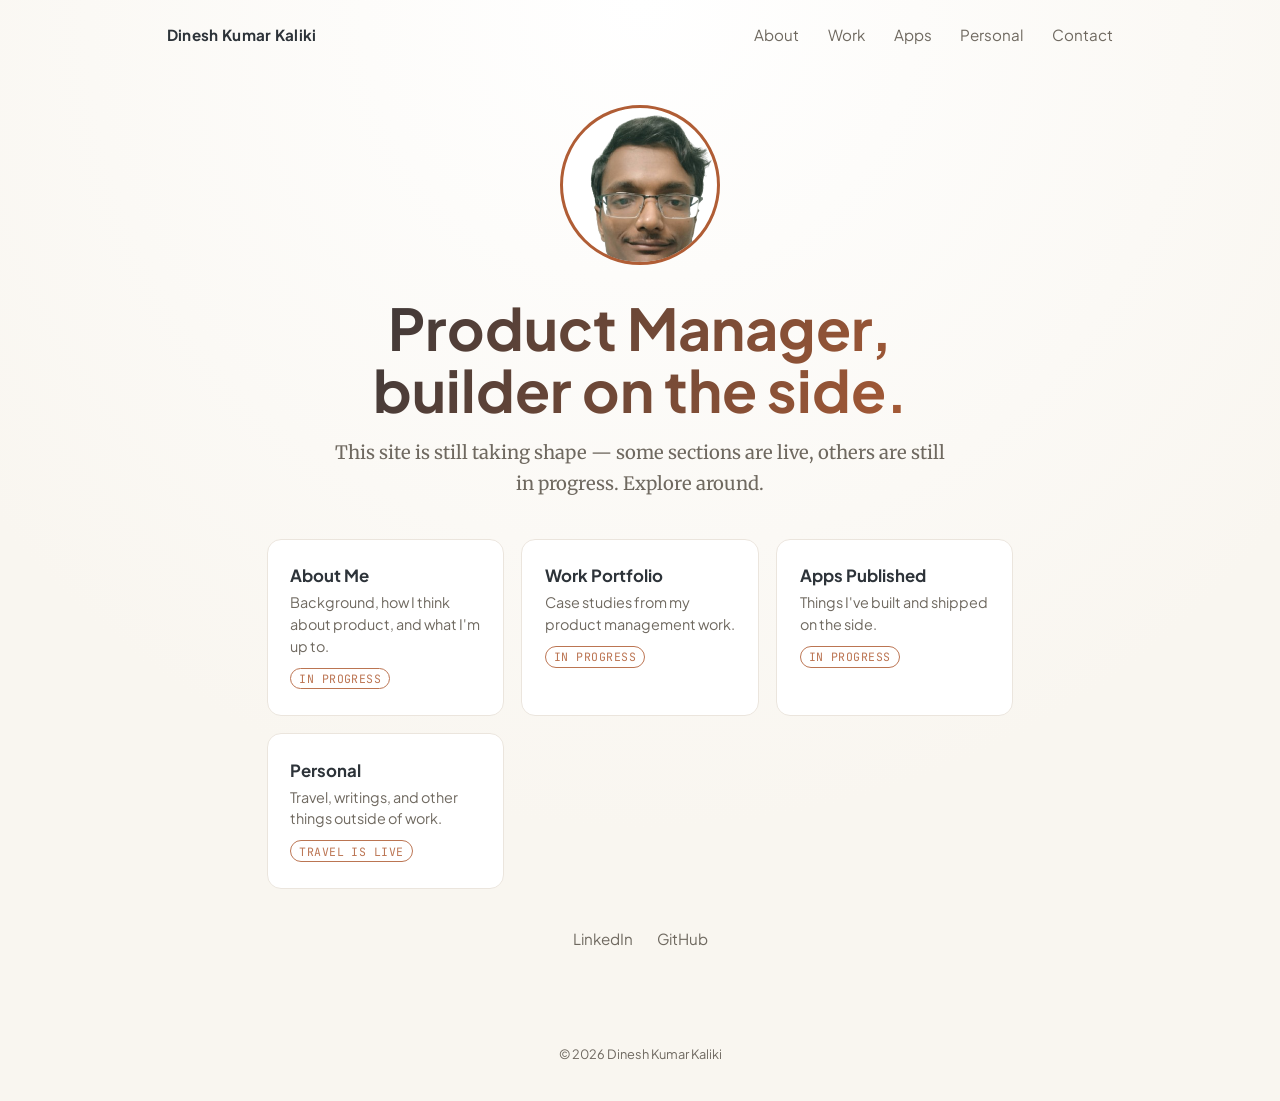
==== index.html @ 7dc752a4 "Add profile photo to Home, About, and Contact pages" ====
<!DOCTYPE html>
<html lang="en">
<head>
<meta charset="UTF-8">
<meta name="viewport" content="width=device-width, initial-scale=1.0">
<title>Dinesh Kumar Kaliki</title>
<meta name="description" content="Portfolio of Dinesh Kumar Kaliki — Product Manager.">
<link rel="icon" href="favicon.ico" sizes="any">
<link rel="icon" type="image/png" sizes="32x32" href="favicon-32x32.png">
<link rel="icon" type="image/png" sizes="16x16" href="favicon-16x16.png">
<link rel="apple-touch-icon" href="apple-touch-icon.png">
<link rel="stylesheet" href="css/style.css">
</head>
<body>
  <nav class="nav">
    <a class="brand" href="index.html">Dinesh Kumar Kaliki</a>
    <ul>
      <li><a href="about.html">About</a></li>
      <li><a href="work.html">Work</a></li>
      <li><a href="apps.html">Apps</a></li>
      <li><a href="personal.html">Personal</a></li>
      <li><a href="contact.html">Contact</a></li>
    </ul>
  </nav>

  <main>
    <img class="avatar avatar-lg" style="margin-bottom:1em;opacity:0;animation:fadeUp 0.7s ease-out forwards;" src="images/dinesh-avatar.png" alt="Dinesh Kumar Kaliki">
    <h1>Product Manager,<br>builder on the side.</h1>
    <p class="tagline">
      This site is still taking shape — some sections are live, others are still
      in progress. Explore around.
    </p>

    <div class="grid">
      <a class="card" href="about.html">
        <h3>About Me</h3>
        <p>Background, how I think about product, and what I'm up to.</p>
        <span class="badge">In progress</span>
      </a>
      <a class="card" href="work.html">
        <h3>Work Portfolio</h3>
        <p>Case studies from my product management work.</p>
        <span class="badge">In progress</span>
      </a>
      <a class="card" href="apps.html">
        <h3>Apps Published</h3>
        <p>Things I've built and shipped on the side.</p>
        <span class="badge">In progress</span>
      </a>
      <a class="card" href="personal.html">
        <h3>Personal</h3>
        <p>Travel, writings, and other things outside of work.</p>
        <span class="badge">Travel is live</span>
      </a>
    </div>

    <div class="links">
      <a href="https://www.linkedin.com/in/dinesh-kumar-kaliki" target="_blank" rel="noopener">LinkedIn</a>
      <a href="https://github.com/diniiidinesh" target="_blank" rel="noopener">GitHub</a>
    </div>
  </main>

  <footer>&copy; 2026 Dinesh Kumar Kaliki</footer>
</body>
</html>
---- css/style.css ----
@font-face {
  font-family: "Plus Jakarta Sans";
  font-style: normal;
  font-weight: 400 700;
  font-display: swap;
  src: url("../fonts/jakarta-sans.woff2") format("woff2");
}
@font-face {
  font-family: "Merriweather";
  font-style: normal;
  font-weight: 400;
  font-display: swap;
  src: url("../fonts/merriweather.woff2") format("woff2");
}
@font-face {
  font-family: "JetBrains Mono";
  font-style: normal;
  font-weight: 400;
  font-display: swap;
  src: url("../fonts/jetbrains-mono.woff2") format("woff2");
}

:root {
  color-scheme: light dark;
  /* Dark mode (default) — "Warm Dark" palette */
  --bg: #1c1917;
  --bg-2: #292524;
  --fg: #f5f2eb;
  --muted: #aba6a0;
  --accent: #c87a57;
  --accent-hover: #d99073;
  --card: #292524;
  --border: #403c39;
}
@media (prefers-color-scheme: light) {
  :root {
    --bg: #f9f6f0;
    --bg-2: #ffffff;
    --fg: #2d3339;
    --muted: #6f6960;
    --accent: #b05d35;
    --accent-hover: #964f2d;
    --card: #ffffff;
    --border: #ebe5dd;
  }
}
* { box-sizing: border-box; }
html { scroll-behavior: smooth; }
body {
  margin: 0;
  background: radial-gradient(circle at 50% 0%, var(--bg-2), var(--bg) 65%);
  color: var(--fg);
  font-family: "Plus Jakarta Sans", -apple-system, BlinkMacSystemFont, "Segoe UI", Roboto, Helvetica, Arial, sans-serif;
  min-height: 100vh;
  opacity: 0;
  animation: pageIn 0.5s ease-out forwards;
}
@keyframes pageIn {
  from { opacity: 0; transform: translateY(6px); }
  to { opacity: 1; transform: translateY(0); }
}

/* Nav */
.nav {
  display: flex;
  align-items: center;
  justify-content: space-between;
  padding: 1.5em 6vw;
  max-width: 1100px;
  margin: 0 auto;
}
.nav .brand {
  font-weight: 700;
  text-decoration: none;
  color: var(--fg);
  letter-spacing: 0.02em;
}
.nav ul {
  list-style: none;
  display: flex;
  gap: 1.8em;
  margin: 0;
  padding: 0;
}
.nav a {
  color: var(--muted);
  text-decoration: none;
  font-size: 0.95rem;
  position: relative;
  transition: color 0.2s ease;
}
.nav a::after {
  content: "";
  position: absolute;
  left: 0; bottom: -4px;
  width: 0%;
  height: 1px;
  background: var(--accent-hover);
  transition: width 0.25s ease;
}
.nav a:hover { color: var(--fg); }
.nav a:hover::after { width: 100%; }
.nav a.active { color: var(--fg); }
.nav a.active::after { width: 100%; }

@media (max-width: 640px) {
  .nav {
    flex-direction: column;
    align-items: flex-start;
    gap: 0.9em;
    padding: 1.2em 6vw;
  }
  .nav .brand {
    font-size: 0.95rem;
  }
  .nav ul {
    flex-wrap: wrap;
    row-gap: 0.7em;
    column-gap: 1.2em;
    width: 100%;
  }
}

/* Hero / content shell */
main {
  max-width: 900px;
  margin: 0 auto;
  padding: 4vh 6vw 8vh;
  text-align: center;
}
main.wide { max-width: 1100px; text-align: left; }

h1 {
  font-size: clamp(2rem, 6vw, 3.6rem);
  font-weight: 700;
  margin: 0.2em 0 0.3em;
  line-height: 1.08;
  background: linear-gradient(120deg, var(--fg), var(--accent), var(--fg));
  background-size: 200% auto;
  -webkit-background-clip: text;
  background-clip: text;
  color: transparent;
  animation: shine 6s linear infinite, fadeUp 0.7s ease-out 0.1s backwards;
}
p.tagline, p.lead {
  font-family: "Merriweather", Georgia, serif;
  color: var(--muted);
  font-size: clamp(0.95rem, 2vw, 1.15rem);
  line-height: 1.65;
  max-width: 34em;
  margin: 0 auto 1em;
  opacity: 0;
  animation: fadeUp 0.7s ease-out 0.3s forwards;
}
main.wide p.lead { margin: 0 0 1em; }

@keyframes fadeUp {
  from { opacity: 0; transform: translateY(14px); }
  to { opacity: 1; transform: translateY(0); }
}
@keyframes shine { to { background-position: 200% center; } }

/* Section cards grid (home + personal) */
.grid {
  display: grid;
  grid-template-columns: repeat(auto-fit, minmax(220px, 1fr));
  gap: 1.1em;
  margin-top: 2.5em;
  opacity: 0;
  animation: fadeUp 0.7s ease-out 0.5s forwards;
}
.card {
  background: var(--card);
  border: 1px solid var(--border);
  border-radius: 14px;
  padding: 1.6em 1.4em;
  text-decoration: none;
  color: var(--fg);
  text-align: left;
  transition: transform 0.25s ease, border-color 0.25s ease, box-shadow 0.25s ease;
}
.card:hover {
  transform: translateY(-4px);
  border-color: var(--accent);
  box-shadow: 0 10px 30px -12px color-mix(in srgb, var(--accent) 35%, transparent);
}
.card h3 {
  margin: 0 0 0.35em;
  font-size: 1.05rem;
}
.card p {
  margin: 0;
  color: var(--muted);
  font-size: 0.9rem;
  line-height: 1.5;
}
.card .badge {
  display: inline-block;
  margin-top: 0.9em;
  font-family: "JetBrains Mono", ui-monospace, monospace;
  font-size: 0.72rem;
  letter-spacing: 0.04em;
  text-transform: uppercase;
  color: var(--accent);
  border: 1px solid var(--accent);
  border-radius: 999px;
  padding: 0.2em 0.7em;
  opacity: 0.85;
}

/* WIP badge on interior pages */
.wip-tag {
  display: inline-block;
  font-family: "JetBrains Mono", ui-monospace, monospace;
  font-size: 0.75rem;
  letter-spacing: 0.06em;
  text-transform: uppercase;
  color: var(--accent);
  border: 1px solid var(--accent);
  border-radius: 999px;
  padding: 0.25em 0.9em;
  margin-bottom: 1.2em;
  opacity: 0;
  animation: fadeUp 0.6s ease-out forwards;
}

/* Dots loader accent */
.dots span {
  display: inline-block;
  width: 6px; height: 6px;
  margin: 0 3px;
  border-radius: 50%;
  background: var(--accent);
  animation: bounce 1.4s infinite ease-in-out both;
}
.dots span:nth-child(1) { animation-delay: -0.32s; }
.dots span:nth-child(2) { animation-delay: -0.16s; }
@keyframes bounce {
  0%, 80%, 100% { transform: scale(0); }
  40% { transform: scale(1); }
}

/* Links row (socials, footer) */
.links {
  margin-top: 2.5em;
  display: flex;
  gap: 1.5em;
  justify-content: center;
  flex-wrap: wrap;
  opacity: 0;
  animation: fadeUp 0.7s ease-out 0.8s forwards;
}
main.wide .links { justify-content: flex-start; }
.links a {
  color: var(--muted);
  text-decoration: none;
  font-size: 0.95rem;
  border-bottom: 1px solid transparent;
  transition: color 0.2s ease, border-color 0.2s ease;
}
.links a:hover { color: var(--fg); border-color: var(--accent-hover); }

footer {
  text-align: center;
  color: var(--muted);
  font-size: 0.8rem;
  padding: 2em 6vw 3em;
}

/* Case study cards on Work index */
.case-card {
  background: var(--card);
  border: 1px solid var(--border);
  border-radius: 14px;
  padding: 1.8em 1.7em;
  text-decoration: none;
  color: var(--fg);
  text-align: left;
  display: block;
  transition: transform 0.25s ease, border-color 0.25s ease, box-shadow 0.25s ease;
}
.case-card:hover {
  transform: translateY(-4px);
  border-color: var(--accent);
  box-shadow: 0 10px 30px -12px color-mix(in srgb, var(--accent) 35%, transparent);
}
.case-card .case-company {
  font-family: "JetBrains Mono", ui-monospace, monospace;
  font-size: 0.72rem;
  letter-spacing: 0.06em;
  text-transform: uppercase;
  color: var(--accent);
}
.case-card h3 {
  margin: 0.4em 0 0.5em;
  font-size: 1.3rem;
}
.case-card p {
  margin: 0 0 1em;
  color: var(--muted);
  font-size: 0.95rem;
  line-height: 1.55;
}
.case-trio {
  display: grid;
  grid-template-columns: repeat(3, 1fr);
  gap: 1em;
  border-top: 1px solid var(--border);
  padding-top: 1em;
}
.case-trio div span {
  display: block;
  font-family: "JetBrains Mono", ui-monospace, monospace;
  font-size: 0.65rem;
  letter-spacing: 0.06em;
  text-transform: uppercase;
  color: var(--accent);
  margin-bottom: 0.3em;
}
.case-trio div p {
  margin: 0;
  font-size: 0.82rem;
  line-height: 1.4;
  color: var(--fg);
}
@media (max-width: 640px) {
  .case-trio { grid-template-columns: 1fr; }
}

/* Case study detail page */
.case-meta {
  display: flex;
  flex-wrap: wrap;
  gap: 0.5em 1.5em;
  font-family: "JetBrains Mono", ui-monospace, monospace;
  font-size: 0.78rem;
  color: var(--muted);
  border-top: 1px solid var(--border);
  border-bottom: 1px solid var(--border);
  padding: 1em 0;
  margin: 1.5em 0 2.5em;
}
.case-meta strong { color: var(--fg); font-weight: 600; }

.case-body {
  text-align: left;
  max-width: 720px;
  margin: 0 auto;
}
.case-body h2 {
  font-family: "Plus Jakarta Sans", sans-serif;
  font-size: 1.4rem;
  margin: 2.2em 0 0.7em;
  color: var(--fg);
}
.case-body h2:first-child { margin-top: 0; }
.case-body p {
  font-family: "Merriweather", Georgia, serif;
  font-size: 1.02rem;
  line-height: 1.75;
  color: var(--fg);
  margin: 0 0 1.1em;
}
.case-body ul {
  font-family: "Merriweather", Georgia, serif;
  font-size: 0.98rem;
  line-height: 1.7;
  color: var(--fg);
  padding-left: 1.3em;
  margin: 0 0 1.1em;
}
.case-body li { margin-bottom: 0.5em; }
.case-metric {
  display: inline-block;
  font-family: "JetBrains Mono", ui-monospace, monospace;
  font-size: 0.7rem;
  letter-spacing: 0.04em;
  text-transform: uppercase;
  color: var(--accent);
  border: 1px solid var(--accent);
  border-radius: 999px;
  padding: 0.15em 0.6em;
  margin-left: 0.4em;
  vertical-align: middle;
}

.case-nav {
  display: flex;
  justify-content: space-between;
  gap: 1em;
  max-width: 720px;
  margin: 3em auto 0;
  padding-top: 1.5em;
  border-top: 1px solid var(--border);
}
.case-nav a {
  font-family: "JetBrains Mono", ui-monospace, monospace;
  font-size: 0.78rem;
  letter-spacing: 0.04em;
  text-transform: uppercase;
  color: var(--muted);
  text-decoration: none;
}
.case-nav a:hover { color: var(--accent); }

/* Timeline (About page) */
.timeline {
  max-width: 720px;
  margin: 2.5em auto 0;
  text-align: left;
  border-left: 2px solid var(--border);
  padding-left: 1.8em;
}
.timeline-item {
  position: relative;
  padding-bottom: 2em;
}
.timeline-item:last-child { padding-bottom: 0; }
.timeline-item::before {
  content: "";
  position: absolute;
  left: -2.31em;
  top: 0.35em;
  width: 10px;
  height: 10px;
  border-radius: 50%;
  background: var(--accent);
  border: 2px solid var(--bg);
}
.timeline-date {
  display: block;
  font-family: "JetBrains Mono", ui-monospace, monospace;
  font-size: 0.72rem;
  letter-spacing: 0.06em;
  text-transform: uppercase;
  color: var(--accent);
  margin-bottom: 0.3em;
}
.timeline-item h3 {
  font-family: "Plus Jakarta Sans", sans-serif;
  font-size: 1.05rem;
  margin: 0 0 0.3em;
  color: var(--fg);
}
.timeline-item p {
  font-family: "Merriweather", Georgia, serif;
  font-size: 0.92rem;
  line-height: 1.65;
  color: var(--muted);
  margin: 0;
}
.timeline-item p a,
.tagline a {
  color: var(--accent);
  text-decoration: underline;
  text-decoration-color: color-mix(in srgb, var(--accent) 40%, transparent);
  text-underline-offset: 0.15em;
}
.timeline-item p a:hover,
.tagline a:hover { color: var(--accent-hover); }

/* Collapsible section (details/summary) */
.case-body details {
  border: 1px solid var(--border);
  border-radius: 10px;
  padding: 0.9em 1.2em;
  margin: 2em 0;
}
.case-body details summary {
  font-family: "Plus Jakarta Sans", sans-serif;
  font-size: 0.95rem;
  font-weight: 600;
  color: var(--fg);
  cursor: pointer;
  list-style: none;
}
.case-body details summary::-webkit-details-marker { display: none; }
.case-body details summary::before {
  content: "+";
  display: inline-block;
  width: 1.2em;
  color: var(--accent);
  font-family: "JetBrains Mono", monospace;
}
.case-body details[open] summary::before { content: "\2212"; }
.case-body details[open] summary { margin-bottom: 0.8em; }
.case-body details h4 {
  font-family: "Plus Jakarta Sans", sans-serif;
  font-size: 1rem;
  margin: 1.2em 0 0.4em;
  color: var(--fg);
}
.case-body details h4:first-of-type { margin-top: 0; }
.case-body details p { font-size: 0.95rem; }

/* Expandable detail inside a timeline entry */
.timeline-item details {
  margin-top: 0.6em;
}
.timeline-item details summary {
  font-family: "JetBrains Mono", ui-monospace, monospace;
  font-size: 0.72rem;
  letter-spacing: 0.04em;
  text-transform: uppercase;
  color: var(--accent);
  cursor: pointer;
  list-style: none;
}
.timeline-item details summary::-webkit-details-marker { display: none; }
.timeline-item details summary::before {
  content: "+ ";
}
.timeline-item details[open] summary::before {
  content: "\2212 ";
}
.timeline-item details p {
  font-family: "Merriweather", Georgia, serif;
  font-size: 0.88rem;
  line-height: 1.6;
  color: var(--muted);
  margin: 0.5em 0 0;
}
.timeline-item details ul {
  margin: 0.5em 0 0;
  padding-left: 1.2em;
}
.timeline-item details li {
  font-family: "Merriweather", Georgia, serif;
  font-size: 0.88rem;
  line-height: 1.6;
  color: var(--muted);
  margin-bottom: 0.4em;
}

/* Section intro on About */
.section-intro {
  max-width: 720px;
  margin: 3.5em auto 0;
  text-align: left;
}
.section-intro h2 {
  font-family: "Plus Jakarta Sans", sans-serif;
  font-size: 1.4rem;
  margin: 0 0 0.3em;
  color: var(--fg);
}
.section-intro p {
  font-family: "Merriweather", Georgia, serif;
  color: var(--muted);
  font-size: 0.95rem;
  line-height: 1.6;
  margin: 0;
}

/* Avatar photo */
.avatar {
  border-radius: 50%;
  border: 3px solid var(--accent);
  background: var(--card);
  object-fit: cover;
  flex-shrink: 0;
}
.avatar-lg { width: 160px; height: 160px; }
.avatar-sm { width: 64px; height: 64px; border-width: 2px; }

.intro-row {
  display: flex;
  align-items: center;
  gap: 2em;
  flex-wrap: wrap;
  opacity: 0;
  animation: fadeUp 0.7s ease-out 0.1s forwards;
}
.intro-row .lead { margin: 0; text-align: left; }
@media (max-width: 640px) {
  .intro-row { flex-direction: column; text-align: center; }
  .intro-row .lead { text-align: center; }
}
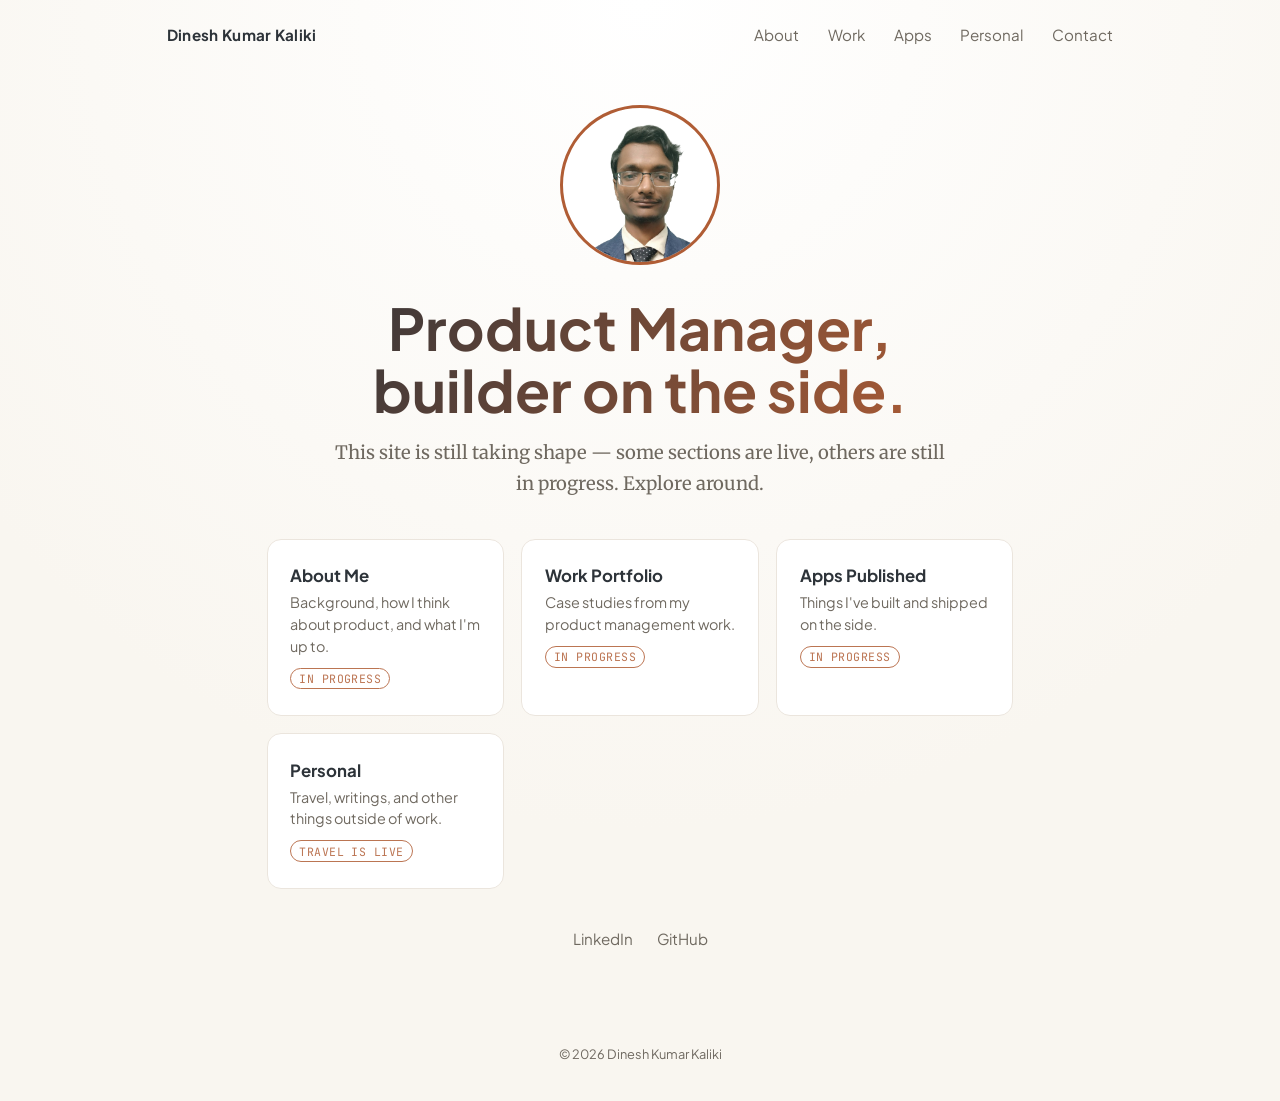
==== commit 7194b648: "Fix avatar crop: use full original photo instead of off-center manual crop" ====
--- a/index.html
+++ b/index.html
@@ -24,7 +24,7 @@
   </nav>
 
   <main>
-    <img class="avatar avatar-lg" style="margin-bottom:1em;opacity:0;animation:fadeUp 0.7s ease-out forwards;" src="images/dinesh-avatar.png" alt="Dinesh Kumar Kaliki">
+    <img class="avatar avatar-lg" style="margin-bottom:1em;opacity:0;animation:fadeUp 0.7s ease-out forwards;" src="images/dinesh-profile.png" alt="Dinesh Kumar Kaliki">
     <h1>Product Manager,<br>builder on the side.</h1>
     <p class="tagline">
       This site is still taking shape — some sections are live, others are still
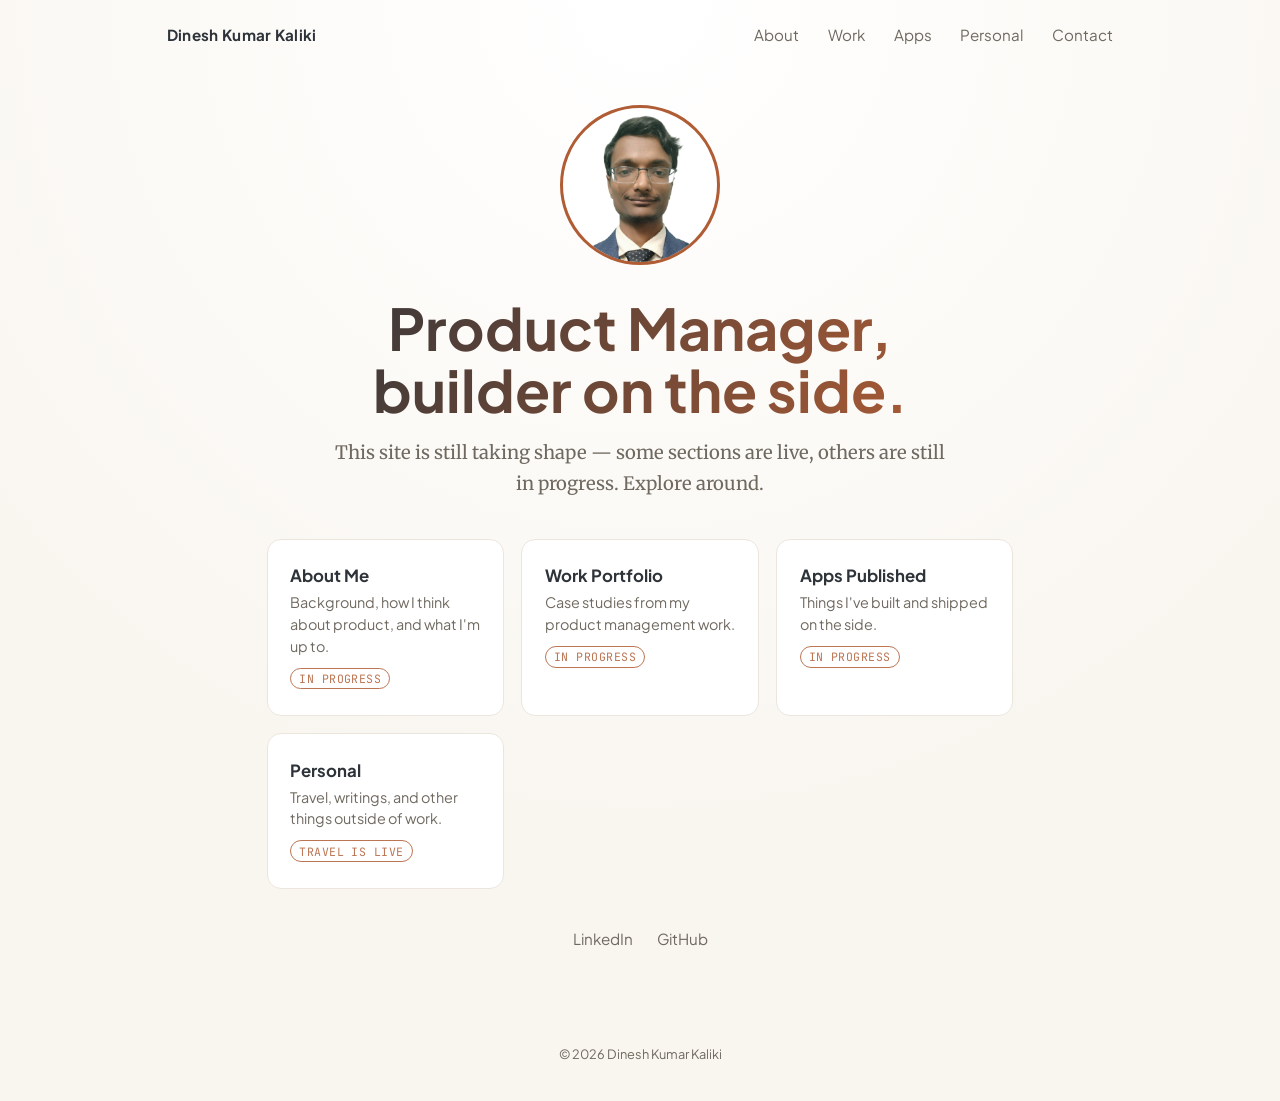
==== commit 136baca4: "Use new photo, symmetric center-crop to square, across Home/About/Contact" ====
--- a/index.html
+++ b/index.html
@@ -24,7 +24,7 @@
   </nav>
 
   <main>
-    <img class="avatar avatar-lg" style="margin-bottom:1em;opacity:0;animation:fadeUp 0.7s ease-out forwards;" src="images/dinesh-profile.png" alt="Dinesh Kumar Kaliki">
+    <img class="avatar avatar-lg" style="margin-bottom:1em;opacity:0;animation:fadeUp 0.7s ease-out forwards;" src="images/dinesh-profile-2.png" alt="Dinesh Kumar Kaliki">
     <h1>Product Manager,<br>builder on the side.</h1>
     <p class="tagline">
       This site is still taking shape — some sections are live, others are still
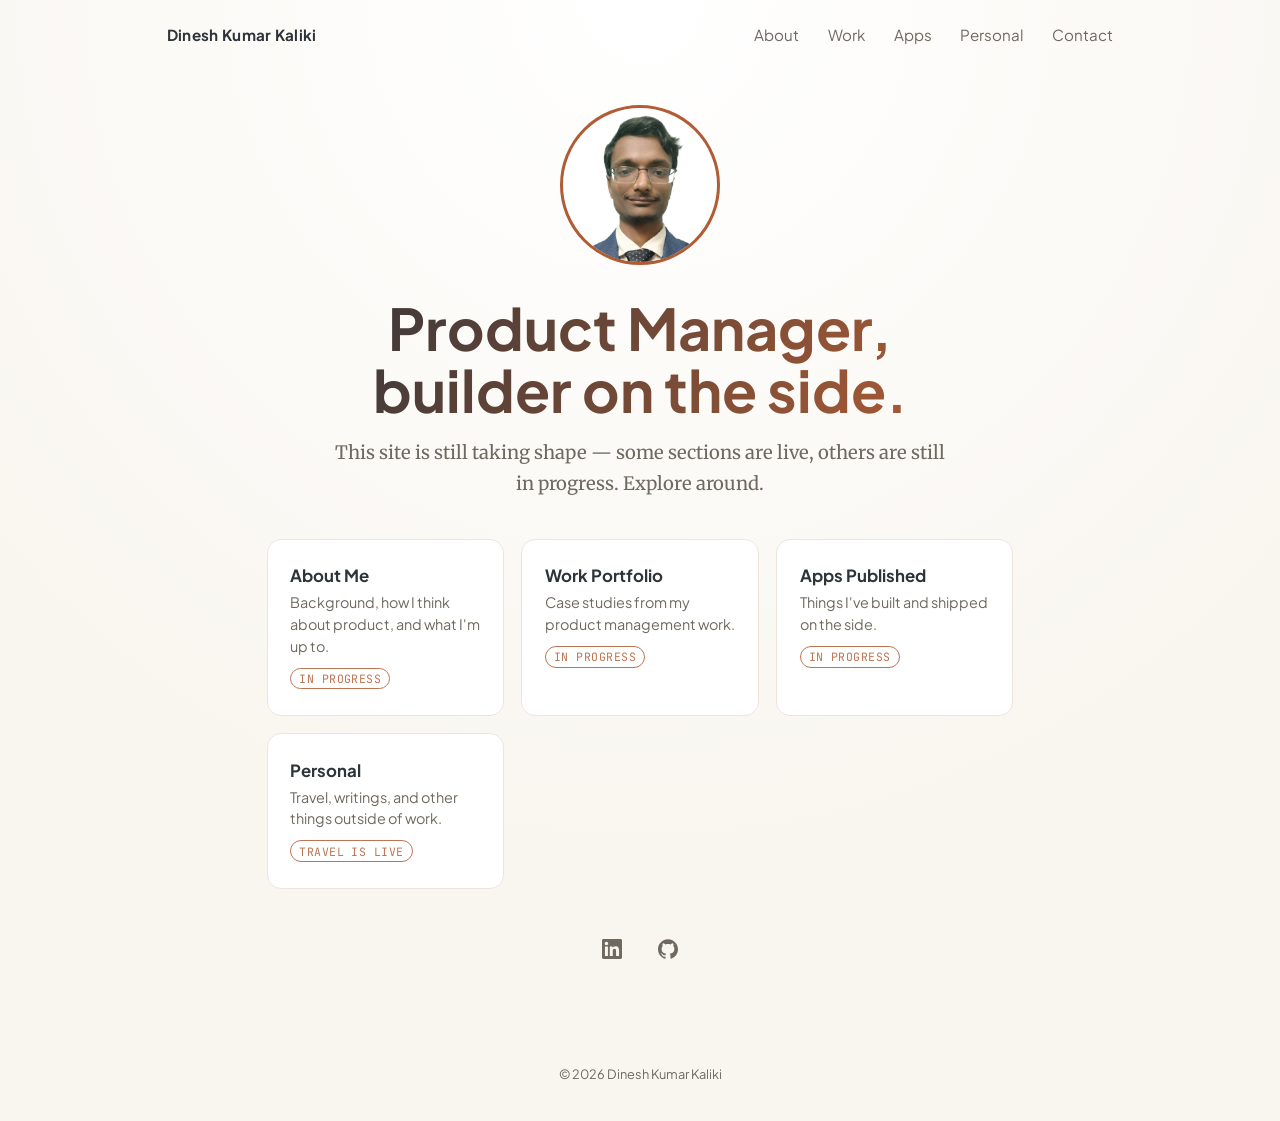
==== commit bfcfb8c9: "Replace text links with inline SVG icons for Email/LinkedIn/GitHub/Instagram/X Self-hosted inline SV" ====
--- a/index.html
+++ b/index.html
@@ -4,11 +4,23 @@
 <meta charset="UTF-8">
 <meta name="viewport" content="width=device-width, initial-scale=1.0">
 <title>Dinesh Kumar Kaliki</title>
-<meta name="description" content="Portfolio of Dinesh Kumar Kaliki — Product Manager.">
+<meta name="description" content="Portfolio of Dinesh Kumar Kaliki — Product Manager, builder on the side.">
 <link rel="icon" href="favicon.ico" sizes="any">
 <link rel="icon" type="image/png" sizes="32x32" href="favicon-32x32.png">
 <link rel="icon" type="image/png" sizes="16x16" href="favicon-16x16.png">
 <link rel="apple-touch-icon" href="apple-touch-icon.png">
+<meta property="og:type" content="website">
+<meta property="og:site_name" content="Dinesh Kumar Kaliki">
+<meta property="og:title" content="Dinesh Kumar Kaliki">
+<meta property="og:description" content="Product Manager and builder — portfolio, case studies, and side projects.">
+<meta property="og:url" content="https://dineshkaliki.com/">
+<meta property="og:image" content="https://dineshkaliki.com/images/og-image.png">
+<meta property="og:image:width" content="1200">
+<meta property="og:image:height" content="630">
+<meta name="twitter:card" content="summary_large_image">
+<meta name="twitter:title" content="Dinesh Kumar Kaliki">
+<meta name="twitter:description" content="Product Manager and builder — portfolio, case studies, and side projects.">
+<meta name="twitter:image" content="https://dineshkaliki.com/images/og-image.png">
 <link rel="stylesheet" href="css/style.css">
 </head>
 <body>
@@ -55,8 +67,8 @@
     </div>
 
     <div class="links">
-      <a href="https://www.linkedin.com/in/dinesh-kumar-kaliki" target="_blank" rel="noopener">LinkedIn</a>
-      <a href="https://github.com/diniiidinesh" target="_blank" rel="noopener">GitHub</a>
+      <a href="https://www.linkedin.com/in/dinesh-kumar-kaliki" target="_blank" rel="noopener" title="linkedin.com/in/dinesh-kumar-kaliki" aria-label="LinkedIn"><svg viewBox="0 0 24 24" xmlns="http://www.w3.org/2000/svg"><path d="M20.447 20.452h-3.554v-5.569c0-1.328-.027-3.037-1.852-3.037-1.853 0-2.136 1.445-2.136 2.939v5.667H9.351V9h3.414v1.561h.046c.477-.9 1.637-1.85 3.37-1.85 3.601 0 4.267 2.37 4.267 5.455v6.286zM5.337 7.433c-1.144 0-2.063-.926-2.063-2.065 0-1.138.92-2.063 2.063-2.063 1.14 0 2.064.925 2.064 2.063 0 1.139-.925 2.065-2.064 2.065zm1.782 13.019H3.555V9h3.564v11.452zM22.225 0H1.771C.792 0 0 .774 0 1.729v20.542C0 23.227.792 24 1.771 24h20.451C23.2 24 24 23.227 24 22.271V1.729C24 .774 23.2 0 22.222 0h.003z"/></svg></a>
+      <a href="https://github.com/diniiidinesh" target="_blank" rel="noopener" title="github.com/diniiidinesh" aria-label="GitHub"><svg viewBox="0 0 24 24" xmlns="http://www.w3.org/2000/svg"><path d="M12 .297c-6.63 0-12 5.373-12 12 0 5.303 3.438 9.8 8.205 11.385.6.113.82-.258.82-.577 0-.285-.01-1.04-.015-2.04-3.338.724-4.042-1.61-4.042-1.61C4.422 18.07 3.633 17.7 3.633 17.7c-1.087-.744.084-.729.084-.729 1.205.084 1.838 1.236 1.838 1.236 1.07 1.835 2.809 1.305 3.495.998.108-.776.417-1.305.76-1.605-2.665-.3-5.466-1.332-5.466-5.93 0-1.31.465-2.38 1.235-3.22-.135-.303-.54-1.523.105-3.176 0 0 1.005-.322 3.3 1.23.96-.267 1.98-.399 3-.405 1.02.006 2.04.138 3 .405 2.28-1.552 3.285-1.23 3.285-1.23.645 1.653.24 2.873.12 3.176.765.84 1.23 1.91 1.23 3.22 0 4.61-2.805 5.625-5.475 5.92.42.36.81 1.096.81 2.22 0 1.606-.015 2.896-.015 3.286 0 .315.21.69.825.57C20.565 22.092 24 17.592 24 12.297c0-6.627-5.373-12-12-12"/></svg></a>
     </div>
   </main>
 
--- a/css/style.css
+++ b/css/style.css
@@ -244,7 +244,8 @@
 .links {
   margin-top: 2.5em;
   display: flex;
-  gap: 1.5em;
+  gap: 1em;
+  align-items: center;
   justify-content: center;
   flex-wrap: wrap;
   opacity: 0;
@@ -252,13 +253,26 @@
 }
 main.wide .links { justify-content: flex-start; }
 .links a {
+  display: flex;
+  align-items: center;
+  justify-content: center;
+  width: 40px;
+  height: 40px;
+  border-radius: 50%;
   color: var(--muted);
   text-decoration: none;
-  font-size: 0.95rem;
-  border-bottom: 1px solid transparent;
-  transition: color 0.2s ease, border-color 0.2s ease;
-}
-.links a:hover { color: var(--fg); border-color: var(--accent-hover); }
+  transition: color 0.2s ease, background-color 0.2s ease;
+}
+.links a:hover {
+  color: var(--accent);
+  background-color: color-mix(in srgb, var(--accent) 12%, transparent);
+}
+.links a svg {
+  width: 20px;
+  height: 20px;
+  fill: currentColor;
+  display: block;
+}
 
 footer {
   text-align: center;
@@ -269,6 +283,7 @@
 
 /* Case study cards on Work index */
 .case-card {
+  position: relative;
   background: var(--card);
   border: 1px solid var(--border);
   border-radius: 14px;
@@ -278,6 +293,34 @@
   text-align: left;
   display: block;
   transition: transform 0.25s ease, border-color 0.25s ease, box-shadow 0.25s ease;
+}
+.case-card.is-featured {
+  border-color: color-mix(in srgb, var(--accent) 45%, var(--border));
+  box-shadow: 0 10px 34px -16px color-mix(in srgb, var(--accent) 45%, transparent);
+}
+.case-card .featured-tag {
+  position: absolute;
+  top: 1.7em;
+  right: 1.7em;
+  display: inline-flex;
+  align-items: center;
+  gap: 0.4em;
+  font-family: "JetBrains Mono", ui-monospace, monospace;
+  font-size: 0.68rem;
+  letter-spacing: 0.08em;
+  text-transform: uppercase;
+  color: var(--accent);
+  background: color-mix(in srgb, var(--accent) 12%, transparent);
+  border: 1px solid color-mix(in srgb, var(--accent) 35%, transparent);
+  border-radius: 999px;
+  padding: 0.32em 0.8em 0.32em 0.65em;
+}
+@media (max-width: 640px) {
+  .case-card .featured-tag {
+    position: static;
+    display: inline-flex;
+    margin-bottom: 0.8em;
+  }
 }
 .case-card:hover {
   transform: translateY(-4px);
